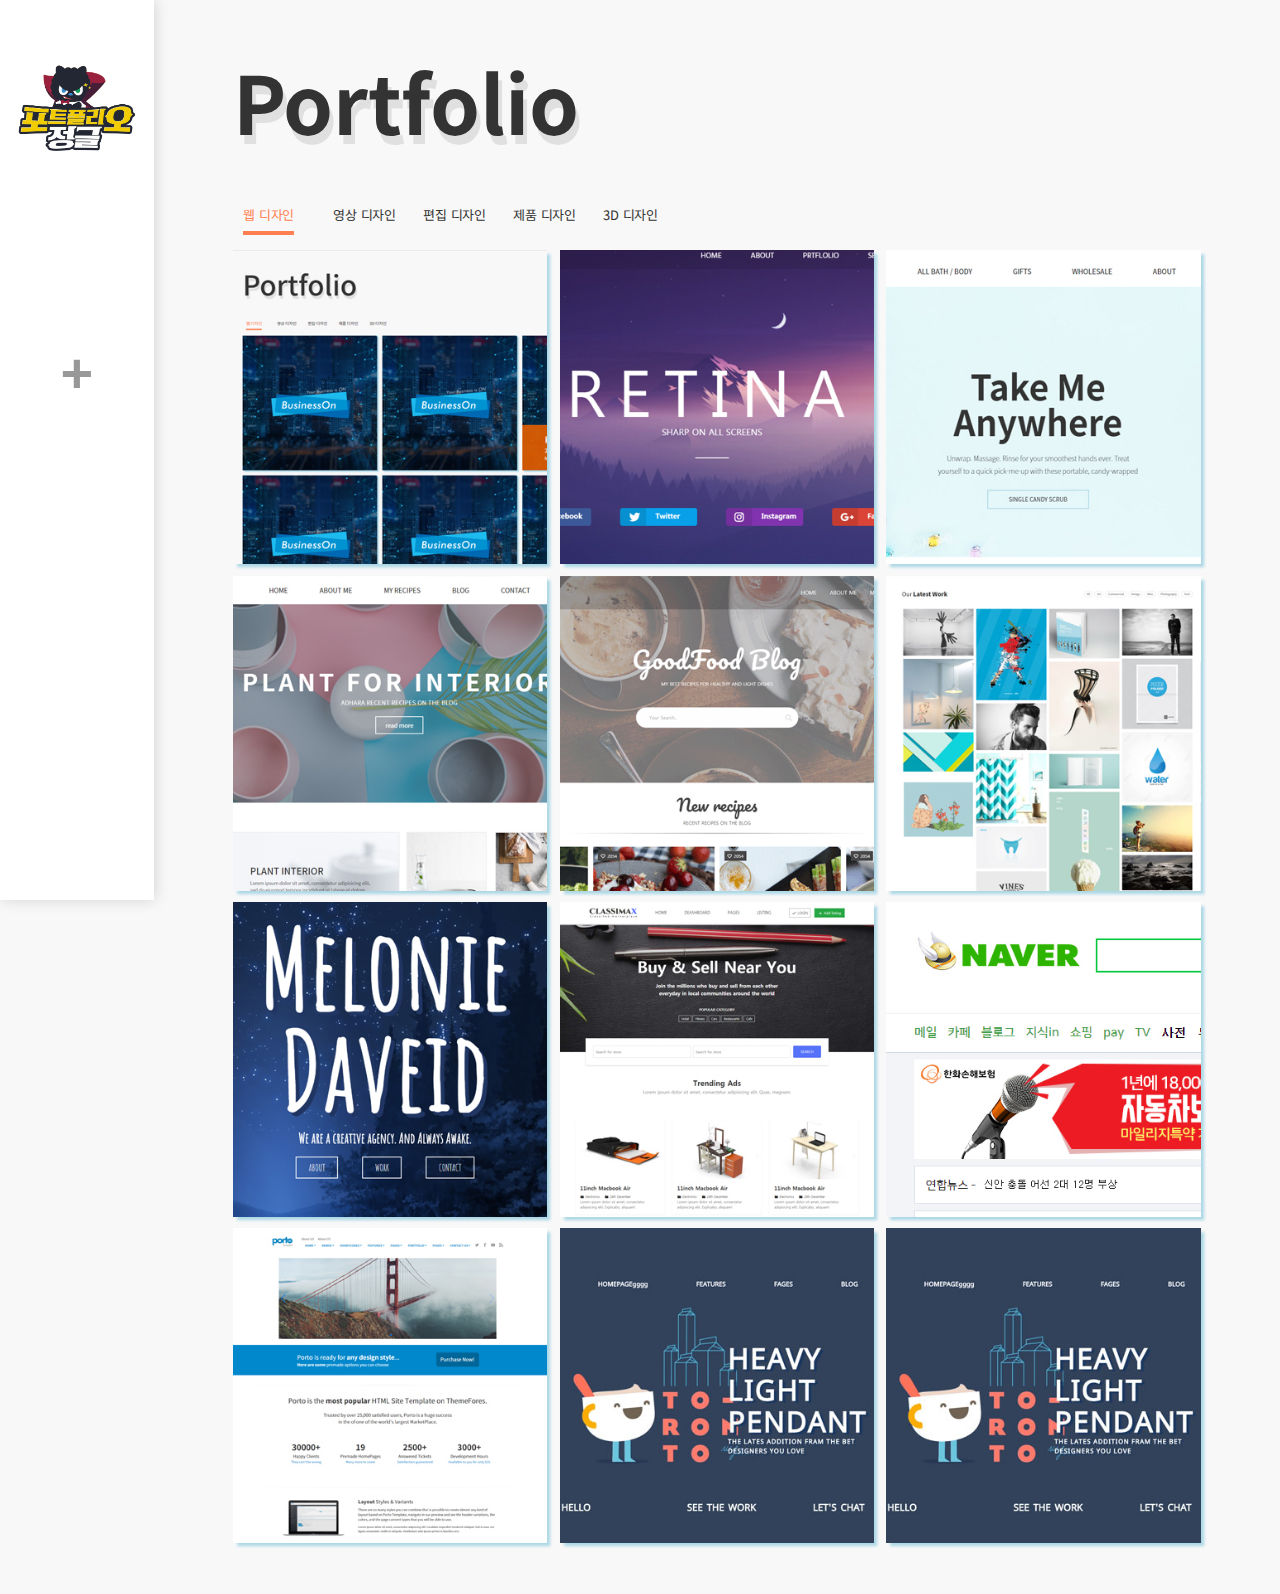
==== index.html @ a69ef85f "19.1.6 영상,편집디자인 about 텍스트수정" ====
<!doctype html>
<html lang="ko">
<head>
  <meta charset="utf-8">
  <meta name="viewport" content="initial-scale=1, maximum-scale=1">
  <meta property="og:type" content="website">
  <meta property="og:title" content="dkdkwl의 포트폴리오사이트"/>
  <meta property="og:url" content="https://dkdkwl.github.io/portfolio/index.html">
  <meta property="og:description" content="메인포트폴리오 사이트"/>
  <meta property="og:image" content="https://dkdkwl.github.io/portfolio/imgs/og.jpg"> 
  <meta name="keywords" content="dkdkwl, 아아지, 포트폴리오, 나만의 사이트">
  <meta name="author" content="dkdkwl">
  <link rel="stylesheet" href="https://use.fontawesome.com/releases/v5.0.13/css/all.css" integrity="sha384-DNOHZ68U8hZfKXOrtjWvjxusGo9WQnrNx2sqG0tfsghAvtVlRW3tvkXWZh58N9jp" crossorigin="anonymous">
  <link rel="stylesheet" href="https://maxcdn.bootstrapcdn.com/bootstrap/3.3.7/css/bootstrap.min.css">
  <script src="https://ajax.googleapis.com/ajax/libs/jquery/3.3.1/jquery.min.js"></script>
  <script src="https://maxcdn.bootstrapcdn.com/bootstrap/3.3.7/js/bootstrap.min.js"></script>
  <link href="https://fonts.googleapis.com/css?family=Noto+Sans+KR" rel="stylesheet">
  <link rel="stylesheet" href="comm.css">

</head>
<body>
  <div class="main_container">
    <div class="overlay"></div>
    <header>
      <div class="logo"> 
        <div class="area_logo">
          <a href="https://dkdkwl.github.io/portfolio/index.html"><img src="imgs/logo.png" alt=""></a>
        </div>
      </div>
      <div class="navBtn"><a href="#">+</a></div>
      <div class="navSns">
        <i class="fab fa-facebook-f"></i>
        <i class="fab fa-twitter"></i>
        <i class="fab fa-instagram"></i>
        <i class="fab fa-google-plus-g"></i>
      </div>
      <nav>
        <a href="https://dkdkwl.github.io/portfolio/index.html">portfolio</a>
        <a href="https://dkdkwl.github.io/portfolio/about.html">About</a>
      </nav>
    </header>
    <div class="main">
      <article>
        <div class="main_tit">
          <h1>Portfolio</h1>
        </div>
        <div class="tab_type1">
          <ul class="depth1">
            <li class="thum_box on">
              <a href="#" class="depth_tit"><span>웹 디자인</span></a>
              <ul class="thum_list">
                <li>
                  <a href="https://dkdkwl.github.io/portfolio" target="blink" class="lnk_g">
                    <img src="imgs/portfollo.jpg" alt="portfollo">
                    <div class="thum_txt">
                      <div class="area_thum_txt">
                        <h3>portfollo</h3>
                        <p>2018.06.20~2018.07.10</p>
                        <small>https://dkdkwl.github.io/portfolio</small>
                      </div>
                    </div>
                  </a>
                </li>
                <li>
                  <a href="https://dkdkwl.github.io/site6" target="blink" class="lnk_g">
                    <img src="imgs/retina.jpg" alt="Retina">
                    <div class="thum_txt">
                      <div class="area_thum_txt">
                        <h3>Retina</h3>
                        <p>2018.06.10~2018.06.16</p>
                        <small>https://dkdkwl.github.io/site6</small>
                      </div>
                    </div>
                  </a>
                </li>
                <li>
                  <a href="https://dkdkwl.github.io/site10" target="blink" class="lnk_g">
                    <img src="imgs/takeme.jpg" alt="Take Me Anywhere">
                    <div class="thum_txt">
                      <div class="area_thum_txt">
                        <h3>Take Me Anywhere</h3>
                        <p>2018.06.01~2018.06.10</p>
                        <small>https://dkdkwl.github.io/site10</small>
                      </div>
                    </div>
                  </a>
                </li>
                <li>
                  <a href="https://dkdkwl.github.io/site9" target="blink" class="lnk_g">
                    <img src="imgs/plant.jpg" alt="PLANT FOR INTERIOR">
                    <div class="thum_txt">
                      <div class="area_thum_txt">
                        <h3>PLANT FOR INTERIOR</h3>
                        <p>2018.06.01~2018.06.09</p>
                        <small>https://dkdkwl.github.io/site9</small>
                      </div>
                    </div>
                  </a>
                </li>
                <li>
                  <a href="https://dkdkwl.github.io/site8" target="blink" class="lnk_g">
                    <img src="imgs/goodfood.gif" alt="GOOD FOOD BLOG">
                    <div class="thum_txt">
                      <div class="area_thum_txt">
                        <h3>GOOD FOOD BLOG</h3>
                        <p>2018.5.25~2018.06.05</p>
                        <small>https://dkdkwl.github.io/site8</small>
                      </div>
                    </div>
                  </a>
                </li>
                <li>
                  <a href="https://dkdkwl.github.io/site7" target="blink" class="lnk_g">
                    <img src="imgs/latestwork.jpg" alt="OUR LATEST WORK">
                    <div class="thum_txt">
                      <div class="area_thum_txt">
                        <h3>OUR LATEST WORK</h3>
                        <p>2018.05.10~2018.05.20</p>
                        <small>https://dkdkwl.github.io/site7</small>
                      </div>
                    </div>
                  </a>
                </li>
                <li>
                  <a href="https://dkdkwl.github.io/site5/" target="blink" class="lnk_g">
                    <img src="imgs/melonie.jpg" alt="MELONIE DAVEID">
                    <div class="thum_txt">
                      <div class="area_thum_txt">
                        <h3>MELONIE DAVEID</h3>
                        <p>2018.04.28~2018.05.04</p>
                        <small>https://dkdkwl.github.io/site5</small>
                      </div>
                    </div>
                  </a>
                </li>
                <li>
                  <a href="https://dkdkwl.github.io/site4" target="blink" class="lnk_g">
                    <img src="imgs/classimax.jpg" alt="classimax">
                    <div class="thum_txt">
                      <div class="area_thum_txt">
                        <h3>classimax</h3>
                        <p>2018.04.21~2018.04.28</p>
                        <small>https://dkdkwl.github.io/site4</small>
                      </div>
                    </div>
                  </a>
                </li>
                <li>
                  <a href="https://dkdkwl.github.io/site3" target="blink" class="lnk_g">
                    <img src="imgs/naver.jpg" alt="Naver">
                    <div class="thum_txt">
                      <div class="area_thum_txt">
                        <h3>NAVER</h3>
                        <p>2018.04.06~2018.04.20</p>
                        <small>https://dkdkwl.github.io/site3</small>
                      </div>
                    </div>
                  </a>
                </li>
                <li>
                  <a href="https://dkdkwl.github.io/site2" target="blink" class="lnk_g">
                    <img src="imgs/porto.jpg" alt="porto">
                    <div class="thum_txt">
                      <div class="area_thum_txt">
                        <h3>porto</h3>
                        <p>2018.03.27~2018.04.05</p>
                        <small>https://dkdkwl.github.io/site2</small>
                      </div>
                    </div>
                  </a>
                </li>
                <li>
                  <a href="https://dkdkwl.github.io/site1" target="blink" class="lnk_g">
                    <img src="imgs/heavy.jpg" alt="HEAVY LIGHT PENDANT">
                    <div class="thum_txt">
                      <div class="area_thum_txt">
                        <h3>HEAVY LIGHT PENDANT</h3>
                        <p>2018.03.22~2018.03.26</p>
                        <small>https://dkdkwl.github.io/site1</small>
                      </div>
                    </div>
                  </a>
                </li>
                <li>
                  <a href="https://dkdkwl.github.io/site1" target="blink" class="lnk_g">
                    <img src="imgs/heavy.jpg" alt="HEAVY LIGHT PENDANT">
                    <div class="thum_txt">
                      <div class="area_thum_txt">
                        <h3>HEAVY LIGHT PENDANT</h3>
                        <p>2018.03.01~2018.03.22</p>
                        <small>https://dkdkwl.github.io/site1</small>
                      </div>
                    </div>
                  </a>
                </li>
              </ul>
            </li>
            <li class="thum_box">
              <a href="#" class="depth_tit"><span>영상 디자인</span></a>
              <ul class="thum_list">
                <li>
                  <a href="#" class="lnk_a">
                    <div style="position:relative;height:0;padding-bottom:70%">
                      <iframe src="https://www.youtube.com/embed/pKF1gDLAj-w" style="position:absolute;width:100%;height:100%;left:0" width="640" height="360" frameborder="0" allow="autoplay; encrypted-media" allowfullscreen></iframe>
                    </div>
                  </a>
                </li>
                <li>
                  <a href="#" class="lnk_a">
                    <div style="position:relative;height:0;padding-bottom:70%">
                      <iframe src="https://www.youtube.com/embed/HLrBguVdJhM" style="position:absolute;width:100%;height:100%;left:0" width="640" height="360" frameborder="0" allow="autoplay; encrypted-media" allowfullscreen></iframe>
                    </div>
                  </a>
                </li>
                <li>
                  <a href="#" class="lnk_a">
                    <div style="position:relative;height:0;padding-bottom:70%">
                      <iframe src="https://www.youtube.com/embed/Wb8WUbKNs-4" style="position:absolute;width:100%;height:100%;left:0" width="640" height="360" frameborder="0" allow="autoplay; encrypted-media" allowfullscreen></iframe>
                    </div>
                  </a>
                </li>
                <li>
                  <a href="#" class="lnk_a">
                    <div style="position:relative;height:0;padding-bottom:70%">
                      <iframe src="https://www.youtube.com/embed/z6Wi_oNWay8" style="position:absolute;width:100%;height:100%;left:0" width="640" height="360" frameborder="0" allow="autoplay; encrypted-media" allowfullscreen></iframe>
                    </div>
                  </a>
                </li>
                <li>
                  <a href="#" class="lnk_a">
                    <div style="position:relative;height:0;padding-bottom:70%">
                      <iframe src="https://www.youtube.com/embed/I9iB2N0sAlc" style="position:absolute;width:100%;height:100%;left:0" width="640" height="360" frameborder="0" allow="autoplay; encrypted-media" allowfullscreen></iframe>
                    </div>
                  </a>
                </li>
                <li>
                  <a href="#" class="lnk_a">
                    <div style="position:relative;height:0;padding-bottom:70%">
                      <iframe src="https://www.youtube.com/embed/9yHJO6lGtac" style="position:absolute;width:100%;height:100%;left:0" width="640" height="360" frameborder="0" allow="autoplay; encrypted-media" allowfullscreen></iframe>
                    </div>
                  </a>
                </li>
                <li>
                  <a href="#" class="lnk_a">
                    <div style="position:relative;height:0;padding-bottom:70%">
                      <iframe src="https://www.youtube.com/embed/LlAAVbZZEH0" style="position:absolute;width:100%;height:100%;left:0" width="640" height="360" frameborder="0" allow="autoplay; encrypted-media" allowfullscreen></iframe>
                    </div>
                  </a>
                </li>
                <li>
                  <a href="#" class="lnk_a">
                    <div style="position:relative;height:0;padding-bottom:70%">
                      <iframe src="https://www.youtube.com/embed/xxx" style="position:absolute;width:100%;height:100%;left:0" width="640" height="360" frameborder="0" allow="autoplay; encrypted-media" allowfullscreen></iframe>
                    </div>
                  </a>
                </li>
                <li>
                  <a href="#" class="lnk_a">
                    <div style="position:relative;height:0;padding-bottom:56.25%">
                      <iframe src="https://www.youtube.com/embed/xxx" style="position:absolute;width:100%;height:100%;left:0" width="640" height="360" frameborder="0" allow="autoplay; encrypted-media" allowfullscreen></iframe
                    </div>
                  </a>
                </li>
              </ul>
            </li>
            <li class="thum_box">
              <a href="#" class="depth_tit"><span>편집 디자인</span></a>
              <ul class="thum_list">
                <li>
                  <a href="#" class="lnk_a">
                    <img src="imgs/picture/5.jpg" style="cursor:pointer" onclick="window.open('imgs/picture-original/5.jpg','asdfo8or','scrollbars=yes,width=auto,height=auto,top=10,left=20');"> 
                    <div class="thum_txt">
                      <div class="area_thum_txt">
                         <h3>Photoshop Art work</h3>

                      </div>
                    </div>
                  </a>
                </li>
                <li>
                  <a href="#" class="lnk_a">
                    <img src="imgs/picture/7.jpg" style="cursor:pointer" onclick="window.open('imgs/picture-original/7.jpg','asdfo8or','scrollbars=yes,width=auto,height=auto,top=10,left=20');"> 
                    <div class="thum_txt">
                      <div class="area_thum_txt">
                        <h3>Photoshop Art work</h3>
                      </div>
                    </div>
                  </a>
                </li>
                <li>
                  <a href="#" class="lnk_a">
                    <img src="imgs/picture/8.jpg" style="cursor:pointer" onclick="window.open('imgs/picture-original/8.jpg','asdfo8or','scrollbars=yes,width=auto,height=auto,top=10,left=20');"> 
                    <div class="thum_txt">
                      <div class="area_thum_txt">
                        <h3>Photoshop Art work</h3>
                      </div>
                    </div>
                  </a>
                </li>
                <li>
                  <a href="#" class="lnk_a">
                    <img src="imgs/picture/11.jpg" style="cursor:pointer" onclick="window.open('imgs/picture/11.jpg','asdfo8or','scrollbars=yes,width=auto,height=auto,top=10,left=20');"> 
                    <div class="thum_txt">
                      <div class="area_thum_txt">
                        <h3>보석 4000개 메가상자깡</h3>
                      </div>
                    </div>
                  </a>
                </li>
                <li>
                  <a href="#" class="lnk_a">
                    <img src="imgs/picture/12.jpg" style="cursor:pointer" onclick="window.open('imgs/picture/12.jpg','asdfo8or','scrollbars=yes,width=auto,height=auto,top=10,left=20');"> 
                    <div class="thum_txt">
                      <div class="area_thum_txt">
                        <h3>현질 뭘 사야할까!</h3>
                      </div>
                    </div>
                  </a>
                </li>
                <li>
                  <a href="#" class="lnk_a">
                    <img src="imgs/picture/13.jpg" style="cursor:pointer" onclick="window.open('imgs/picture/13.jpg','asdfo8or','scrollbars=yes,width=auto,height=auto,top=10,left=20');"> 
                    <div class="thum_txt">
                      <div class="area_thum_txt">
                        <h3>초보자카드 만렙찍기!</h3>
                      </div>
                    </div>
                  </a>
                </li>
                <li>
                  <a href="#" class="lnk_a">
                    <img src="imgs/picture/14.jpg" style="cursor:pointer" onclick="window.open('imgs/picture/14.jpg','asdfo8or','scrollbars=yes,width=auto,height=auto,top=10,left=20');"> 
                    <div class="thum_txt">
                      <div class="area_thum_txt">
                        <h3>거꾸로 이브이</h3>
                      </div>
                    </div>
                  </a>
                </li>
                <li>
                  <a href="#" class="lnk_a">
                    <img src="imgs/picture/16.jpg" style="cursor:pointer" onclick="window.open('imgs/picture/16-1.jpg','asdfo8or','scrollbars=yes,width=auto,height=auto,top=10,left=20');"> 
                    <div class="thum_txt">
                      <div class="area_thum_txt">
                        <h3>초보자카드 만렙찍기!</h3>
                      </div>
                    </div>
                  </a>
                </li>
                <li>
                  <a href="#" class="lnk_a">
                    <img src="imgs/picture/17.jpg" style="cursor:pointer" onclick="window.open('imgs/picture/17-1.jpg','asdfo8or','scrollbars=yes,width=auto,height=auto,top=10,left=20');"> 
                    <div class="thum_txt">
                      <div class="area_thum_txt">
                        <h3>초보자카드 만렙찍기!</h3>
                      </div>
                    </div>
                  </a>
                </li>
                <li>
                  <a href="#" class="lnk_a">
                    <img src="imgs/picture/18.jpg" style="cursor:pointer" onclick="window.open('imgs/picture/18-1.jpg','asdfo8or','scrollbars=yes,width=auto,height=auto,top=10,left=20');"> 
                    <div class="thum_txt">
                      <div class="area_thum_txt">
                        <h3>초보자카드 만렙찍기!</h3>
                      </div>
                    </div>
                  </a>
                </li>
                <li>
                  <a href="#" class="lnk_a">
                    <img src="imgs/picture/19.jpg" style="cursor:pointer" onclick="window.open('imgs/picture/19.jpg','asdfo8or','scrollbars=yes,width=auto,height=auto,top=10,left=20');"> 
                    <div class="thum_txt">
                      <div class="area_thum_txt">
                        <h3>초보자카드 만렙찍기!</h3>
                      </div>
                    </div>
                  </a>
                </li>
                <li>
                  <a href="#" class="lnk_a">
                    <img src="imgs/picture/13.jpg" style="cursor:pointer" onclick="window.open('imgs/picture/13.jpg','asdfo8or','scrollbars=yes,width=auto,height=auto,top=10,left=20');"> 
                    <div class="thum_txt">
                      <div class="area_thum_txt">
                        <h3>초보자카드 만렙찍기!</h3>
                      </div>
                    </div>
                  </a>
                </li>
              </ul>
            </li>
            <li class="thum_box">
              <a href="#" class="depth_tit"><span>제품 디자인</span></a>
              <ul class="thum_list">
                <li>
                  <a href="#" class="lnk_g">
                    <img src="imgs/12.jpg" style="cursor:pointer" onclick="window.open('새창페이지URL','asdfo8or','scrollbars=yes,width=417,height=385,top=10,left=20');"> 
                    <div class="thum_txt">
                      <div class="area_thum_txt">
                        <h3>KDI 연구소& 뉴스센터</h3>
                        <p>2018.01~2018.03</p>
                        <small>https://research.kdischool.ac.kr/</small>
                      </div>
                    </div>
                  </a>
                </li>
                <li>
                  <a href="#" class="lnk_g">
                    <img src="imgs/12.jpg" style="cursor:pointer" onclick="window.open('새창페이지URL','asdfo8or','scrollbars=yes,width=417,height=385,top=10,left=20');"> 
                    <div class="thum_txt">
                      <div class="area_thum_txt">
                        <h3>KDI 연구소& 뉴스센터</h3>
                        <p>2018.01~2018.03</p>
                        <small>https://research.kdischool.ac.kr/</small>
                      </div>
                    </div>
                  </a>
                </li>
                <li>
                  <a href="#" class="lnk_g">
                    <img src="imgs/12.jpg" style="cursor:pointer" onclick="window.open('새창페이지URL','asdfo8or','scrollbars=yes,width=417,height=385,top=10,left=20');"> 
                    <div class="thum_txt">
                      <div class="area_thum_txt">
                        <h3>KDI 연구소& 뉴스센터</h3>
                        <p>2018.01~2018.03</p>
                        <small>https://research.kdischool.ac.kr/</small>
                      </div>
                    </div>
                  </a>
                </li>
                <li>
                  <a href="#" class="lnk_g">
                    <img src="imgs/12.jpg" style="cursor:pointer" onclick="window.open('새창페이지URL','asdfo8or','scrollbars=yes,width=417,height=385,top=10,left=20');"> 
                    <div class="thum_txt">
                      <div class="area_thum_txt">
                        <h3>KDI 연구소& 뉴스센터</h3>
                        <p>2018.01~2018.03</p>
                        <small>https://research.kdischool.ac.kr/</small>
                      </div>
                    </div>
                  </a>
                </li>
                <li>
                  <a href="#" class="lnk_g">
                    <img src="imgs/12.jpg" style="cursor:pointer" onclick="window.open('새창페이지URL','asdfo8or','scrollbars=yes,width=417,height=385,top=10,left=20');"> 
                    <div class="thum_txt">
                      <div class="area_thum_txt">
                        <h3>KDI 연구소& 뉴스센터</h3>
                        <p>2018.01~2018.03</p>
                        <small>https://research.kdischool.ac.kr/</small>
                      </div>
                    </div>
                  </a>
                </li>
                <li>
                  <a href="#" class="lnk_g">
                    <img src="imgs/12.jpg" style="cursor:pointer" onclick="window.open('새창페이지URL','asdfo8or','scrollbars=yes,width=417,height=385,top=10,left=20');"> 
                    <div class="thum_txt">
                      <div class="area_thum_txt">
                        <h3>KDI 연구소& 뉴스센터</h3>
                        <p>2018.01~2018.03</p>
                        <small>https://research.kdischool.ac.kr/</small>
                      </div>
                    </div>
                  </a>
                </li>
              </ul>
            </li>
            <li class="thum_box">
              <a href="#" class="depth_tit"><span>3D 디자인</span></a>
              <ul class="thum_list">
                <li>
                  <a href="#" class="lnk_g">
                    <img src="imgs/thum1.png" alt="">
                    <div class="thum_txt">
                      <div class="area_thum_txt">
                        <h3>KDI 연구소& 뉴스센터</h3>
                        <p>2018.01~2018.03</p>
                        <small>https://research.kdischool.ac.kr/</small>
                      </div>
                    </div>
                  </a>
                </li>
                <li>
                  <a href="#" class="lnk_g">
                    <img src="imgs/thum1.png" alt="">
                    <div class="thum_txt">
                      <div class="area_thum_txt">
                        <h3>KDI 연구소& 뉴스센터</h3>
                        <p>2018.01~2018.03</p>
                        <small>https://research.kdischool.ac.kr/</small>
                      </div>
                    </div>
                  </a>
                </li>
                <li>
                  <a href="#" class="lnk_g">
                    <img src="imgs/thum1.png" alt="">
                    <div class="thum_txt">
                      <div class="area_thum_txt">
                        <h3>KDI 연구소& 뉴스센터</h3>
                        <p>2018.01~2018.03</p>
                        <small>https://research.kdischool.ac.kr/</small>
                      </div>
                    </div>
                  </a>
                </li>
                <li>
                  <a href="#" class="lnk_g">
                    <img src="imgs/thum1.png" alt="">
                    <div class="thum_txt">
                      <div class="area_thum_txt">
                        <h3>KDI 연구소& 뉴스센터</h3>
                        <p>2018.01~2018.03</p>
                        <small>https://research.kdischool.ac.kr/</small>
                      </div>
                    </div>
                  </a>
                </li>
                <li>
                  <a href="#" class="lnk_g">
                    <img src="imgs/thum1.png" alt="">
                    <div class="thum_txt">
                      <div class="area_thum_txt">
                        <h3>KDI 연구소& 뉴스센터</h3>
                        <p>2018.01~2018.03</p>
                        <small>https://research.kdischool.ac.kr/</small>
                      </div>
                    </div>
                  </a>
                </li>
                <li>
                  <a href="#" class="lnk_g">
                    <img src="imgs/thum1.png" alt="">
                    <div class="thum_txt">
                      <div class="area_thum_txt">
                        <h3>KDI 연구소& 뉴스센터</h3>
                        <p>2018.01~2018.03</p>
                        <small>https://research.kdischool.ac.kr/</small>
                      </div>
                    </div>
                  </a>
                </li>
              </ul>
            </li>
          </ul>
        </div>
      </article>
    </div>
  </div>
  <script>
    $(document).ready(function () {	

      var toggleMenu = function() {
       $('header').toggleClass('toggle');
       $('.main').toggleClass('push');
       $('.overlay').toggleClass('block');
       $('#social, .logo').toggleClass('reveal');
     };

	//Nav
	$('.navBtn').click(function() {
    toggleMenu();
  });

  // Mousetrap.bind('esc', function() {
  //   toggleMenu();
  // });

});
</script>
<!-- <script type="text/javascript">

  var _gaq = _gaq || [];
  _gaq.push(['_setAccount', 'UA-36251023-1']);
  _gaq.push(['_setDomainName', 'jqueryscript.net']);
  _gaq.push(['_trackPageview']);

  (function() {
    var ga = document.createElement('script'); ga.type = 'text/javascript'; ga.async = true;
    ga.src = ('https:' == document.location.protocol ? 'https://ssl' : 'http://www') + '.google-analytics.com/ga.js';
    var s = document.getElementsByTagName('script')[0]; s.parentNode.insertBefore(ga, s);
  })();

</script> -->
<script type="text/javascript">
  $(function(){
    $(".depth_tit").click(function() {
      /* Act on the event */
      $(".depth1>li").removeClass('on');
      $(this).parent(".thum_box").addClass('on');
    });
  })

</script>





</body>
</html>
---- comm.css ----
@charset "utf-8";
/* CSS Document */

/* reset */
body,div,dl,dt,dd,ul,ol,li,h1,h2,h3,h4,h5,h6,pre,code,form,fieldset,legend,textarea,p,blockquote,th,td,input,select,textarea,button {margin:0;padding:0;
}
fieldset,img {border:0 none}
dl,ul,ol,menu,li {list-style:none}
blockquote, q {quotes: none}
blockquote:before, blockquote:after,q:before, q:after {content:'';content:none}
input,select,textarea,button {vertical-align:middle}
button {border:0 none;background-color:transparent;cursor:pointer}
body {background:#fff}
body,th,td,input,select,textarea,button {font-size:14px;line-height:1.5;font-family:'Noto Sans','맑은고딕', 'Malgun Gothic','돋움',dotum,sans-serif;color:#333} /* color값은 디자인가이드에 맞게사용 */
a {color:#333;text-decoration:none}
a:focus, a:active, a:hover {text-decoration:none}
address,caption,cite,code,dfn,em,var {font-style:normal;font-weight:normal}
.h1, .h2, .h3, .h4, .h5, .h6, h1, h2, h3, h4, h5, h6{
  line-height: 1.5em;
  font-weight: 500;
}

body{
  letter-spacing: -0.01em  
}

.main_container {
 margin: 0 auto;
 position: relative;
 overflow: hidden;
 background: #f8f8f8;
}

header {
 width: 12%;
 height: 100%;
 position: fixed;
 overflow: hidden;
 transition: .32s ease-out;
 z-index: 2;
 background: #fff;
 box-shadow:0.1em 0em 1em rgba(0, 0, 0, .15);

}

header a,
.navBtn { color: #333; }

.toggle { width: 312px; }

.reveal {
 opacity: 1;
 left: 0;
}

nav {
 padding-left: 360px;
 overflow: hidden;
 position: absolute;
 transition: .3s ease-out;
 top: 50%;
 left: 0;
 width: 100%;
 opacity: 0;
}

nav a {
 float: left;
 padding: 8px 0;
 opacity: .5;
 width: 100%;
 transition: .3s ease;
 font-size: 1.3em;
 text-transform: uppercase;
 font-weight: bold;
 line-height: 1.85em;
 z-index: 100002;
}

nav a:hover,
.current,
.toggle .navBtn { opacity: 1; }

.toggle nav {
 padding-left: 60px;
 opacity: 1;
}

.navBtn {
 font-size: 4em;
 font-weight: 700;
 margin: 30px 0 0;
 width: 100%;
 text-align: center;
 line-height: 1em;
 transform: rotate(0deg);
 transition: .3s ease-out;
 display: block;
 cursor: pointer;
 position: absolute;
 opacity: .5;
 left: 0;
 top: 35%;
 color: orangered;
}
.navSns{
 text-align: center;
 line-height: 1em;
 transform: rotate(0deg);
 transition: .3s ease-out;
 position: absolute;
 z-index: 1000001;
 opacity: .5;
 top: 50%;
 width: 100%;
}
.navSns i{
	display: flex;
	flex-direction: column;
	font-size: 1.5em;
	color: orangered;
	margin-bottom: 30px;
}
.navSns  i:hover{
	color: red;
}
.toggle .navBtn{
 transform: rotate(224deg);
 color: #333;
 left: -30%;
}
.toggle .navSns{
 left: 0;
 top: 70%;
}

.navBtn:hover { opacity: 1; }

.main {
 width: 90%;
 margin: 0 0 0 11%;
 padding: 0;
 transition: .6s ease-in;
 overflow: hidden;
 z-index: 2;
 font-family: 'Noto Sans KR', sans-serif !important;
}

article { padding: 40px 8%; }

.push {
 margin-left: 240px;
 margin-right: -240px;
 transition: .3s ease-in;
}

.overlay {
 width: 100%;
 background: #384047;
 opacity: .85;
 z-index: 1;
 height: 100%;
 position: fixed;
 display: none;
}
.area_logo{
}
.logo{
  position: absolute;
  top: 7%;
  left: 0;
}
.logo img{
  display: block;
  margin: 0 auto;
  width: 80%;
}

.block { display: block; }
.main_tit{
  display: inline-block;
}
.main_tit h1{
	font-size: 80px;
  display: inline-block;
  text-shadow: 0.05em 0.11em rgba(0, 0, 0,.095);
  font-weight: 700 !important;

}
.main_tit h1:hover{
  font-size: 80px;
  display: block;
  color: #000;
}
.depth1{
 position: relative;
 padding-top: 90px;
}/*
.thum_box{
   position: absolute;
   }*/

   .tab_type1 .depth_tit{
    position: absolute;
    top: 0;
    left: 0;
    display: inline-block;
    margin: 40px 0 70px 0;
    font-size: 13px;
    font-weight: 400;
    padding: 5px 10px;
  }
  .depth_tit{
    color: #333;
    transition: all .4s;
  }  
  .depth_tit:hover{
    color: coral;
  }
  .depth_tit:hover span{
    border-bottom: 4px solid coral;
    padding-bottom: 7px;
  }
  .tab_type1 .on .depth_tit span{
    color: coral;
    border-bottom: 4px solid coral;
    padding-bottom: 7px;
  }
  .depth1>li:nth-child(2) .depth_tit{
    left: 90px;
  }
  .depth1>li:nth-child(3) .depth_tit{
    left: 180px;
  }
  .depth1>li:nth-child(4) .depth_tit{
    left: 270px;
  }
  .depth1>li:nth-child(5) .depth_tit{
    left: 360px;
  }
/*.on {
   color: coral;
}
.on:after{
	position: absolute;
	content: "";
	display: block;
	height: 3px;
	width: 100%;
	background: coral;
	margin-top: 7px;
 }*/
 .thum_list{
  display: flex;
  justify-content:space-between;
  flex-wrap: wrap;
}
.thum_list a{
  display: block;
  position: relative;
}
.thum_box .thum_list{
  display: none;
}
.thum_box.on .thum_list{
  display: flex;
}
.thum_list>li{
  width: 32.5%;
  overflow: hidden;
  margin-bottom: 1.2%;
  box-shadow:0.3em 0.3em .2em lightblue;
/*  transition: all .7s;
*/}
/*.thum_list>li:hover{
  box-sizing: border-box;
  border: 7px solid white;

  }*/
  .lnk_g, .lik_a{
    height: 100%;
    width: 100%;
  }
  .thum_list li img{
    transition:all .5s;  
  }

  .thum_list li:hover img{
    transform: scale(1.1);
  }
  .thum_list li .lnk_g:before{
    content: ""	;
    transition-duration: 0.2s;
    transition-property: all;
  }
  .thum_list img{
    display: block;;
    object-fit: cover;
    object-position: center;
    width: 100%;
    height: 100%;	
  }
  .thum_list li:hover .lnk_g::before{
    position: absolute;
    content: "";
    background: rgba(251,104,0,0.95);
    width: 100%;
    height: 100%;
    z-index: 100;

  }

  .area_thum_txt{
   padding: 5% 10%;
   text-align: left; 
 }
  .lnk_a .area_thum_txt{
    padding: 0 10%;
  }
 .thum_txt{
   display: inline-block;
   text-align:center;
   position: absolute;
   background: rgba(0,0,0,0.095);
   width: 100%;
   height: 33%;
   bottom: 0;
   left: -30px;
   opacity: 0;
   color: #fff;
   transition-duration: 0.5s;
   transition-property: all;
   box-sizing: border-box;
   z-index: 200;
 }
 .thum_list li:hover .thum_txt{
   display: inline-block;
   position: absolute;
   background: rgba(0,0,0,0.095);
   width: 100%;
   height: 33%;
   bottom: 0;
   left: 0px;
   opacity: 1;	
 }
 .thum_txt h3{
   font-size: 1.7vw;
   display:inline-block;
/*width: 60%;
   white-space: nowrap;
   overflow: hidden;
   text-overflow: ellipsis;*/
 }
 .thum_txt p{
   font-size: 1vw;
 }
 .thum_txt small{
   font-size: 0.8vw;
   color: #fff;
 }
 .thum_txt small:hover{
   display: inline-block;
   text-decoration: underline;
 }
/*
.thum_box:hover .thum_txt{
	display: inline-block;
	position: absolute;
	background: rgba(0,0,0,0.05);
	width: 100%;
	bottom: 0;
	left: 0;
	color: #fff;
}
*/
/* 1024 */
/*서브페이지에 대한 설정입니다.*/
.exp_col{
  display: flex;
  flex-wrap: wrap;
}
.exp_deta{
  text-align: left;
  margin-right: 10px;
  width: 15%;
}
.exp_txt{
  text-align: left;
  width: 80%;
}

.tech{
  display: flex;
}
.tech ul li{
  display: flex;
}
.tech_col{
  width: 25%;
}
.tech_col:nth-child(1), .tech_col:nth-child(2){
  margin-right: 10%;
}

.con{
  margin: 5% 0 0 0;
}
.con h2{
  font-size: 1.4em;
  color: #24C1E1FF;
}
.con_tit{
  display: flex;
  align-items: center;
}
.con_tit i{
  font-size: 1.5em;
  color: #24C1E1FF;
  margin-right: 10px;
}
.tech_col ul li{
  border-bottom: 2px solid white;
}
.con_tit ul li i{
  color: #555;
}
.con_tit span{
  color: #777;
}
.exp ,.tech_col ul, .wrap_profile, .wrap_progress{
  margin: 20px 0 0 32px;
}
.wrap_profile .profile_txt p{
  line-height: 2em;
  /*letter-spacing: .5px;*/
}
.wrap_profile .profile_txt p span{
  font-size: 18px;
  font-weight: 700;
  color: #24C1E1;

}
.exp_deta h3, .exp_deta h4, .tech p, h4{
  font-size: 1em;
}
.exp_deta p, .exp_txt p, .col_sns span{
  font-size: .85em;
  color: #777;
}
.icon i{
  display: inline-block;
  margin-left: 3px;
}
.icon>i{
  color:#24C1E1FF;
}
.icon span{
  color: #ccc;
}

.exp_col{
  margin-bottom: 2.5%;
}
.tech_col ul li {
  display: flex;
  align-items: center;
  flex-wrap: nowrap;
  justify-content: space-between;
}
.level li p{
  display: block;
}
.style-two{
  border: 0;
  height: 2.5px;
  background-image: linear-gradient(to right, rgba(255, 255, 255, 0), rgba(255, 255, 255, 0.75), rgba(255, 255, 255, 0))
}

.main_container {
  width: 100%;
  margin: 0;
}
/*부트스트랩에 관한 설정입니다.*/
.progress .progress-bar {
  animation-name: animateBar;
  animation-iteration-count: 1;
  animation-timing-function: ease-in;
  animation-duration: 1.2s;
}
@keyframes animateBar {
  0% {transform: translateX(-100%);}
  100% {transform: translateX(0);}
}
.progress{
  margin-bottom: 10px;
}
.wrap_progress{
  margin: 20px 0 0 32px;
}

.thum_list {
  animation-duration: 1.2s;
  animation-name: thum;
}

@keyframes thum {
  from {
    margin-top: 3%;
    width: 100;
    opacity: 0;
  }

  to {
    margin-top: 0%;
    width: 100%;
    opacity: 1;
  }
}

.main {
  animation-duration: 1.2s;
  animation-name: main_slide;
}

@keyframes main_slide {
  from {
    margin-top: 3%;
    width: 90%;
    opacity: 0;
  }

  to {
    margin-top: 0%;
    width: 90%;
    opacity: 1;
  }
}


/*1040*/
@media only screen and (max-width: 1240px){ 
	header { width: 12%;  }
  .main { width: 100%; }

}


/* 768 */
@media only screen and (max-width: 768px) {

 header { width: 10%; }

 .main { width: 90%; }
}

/* 480 */
@media only screen and (max-width: 480px) {

 header { width: 10%; }

 .main { width: 90%; }

}
/* 320 */
@media only screen and (max-width: 320px) {
  header { width: 15%;}

  .main {width: 85%;}
}
/* 28일 주아체, 한나는 12살, 폰트릭스 폰트 참고해서 작성하기 폰트 수정하기 */
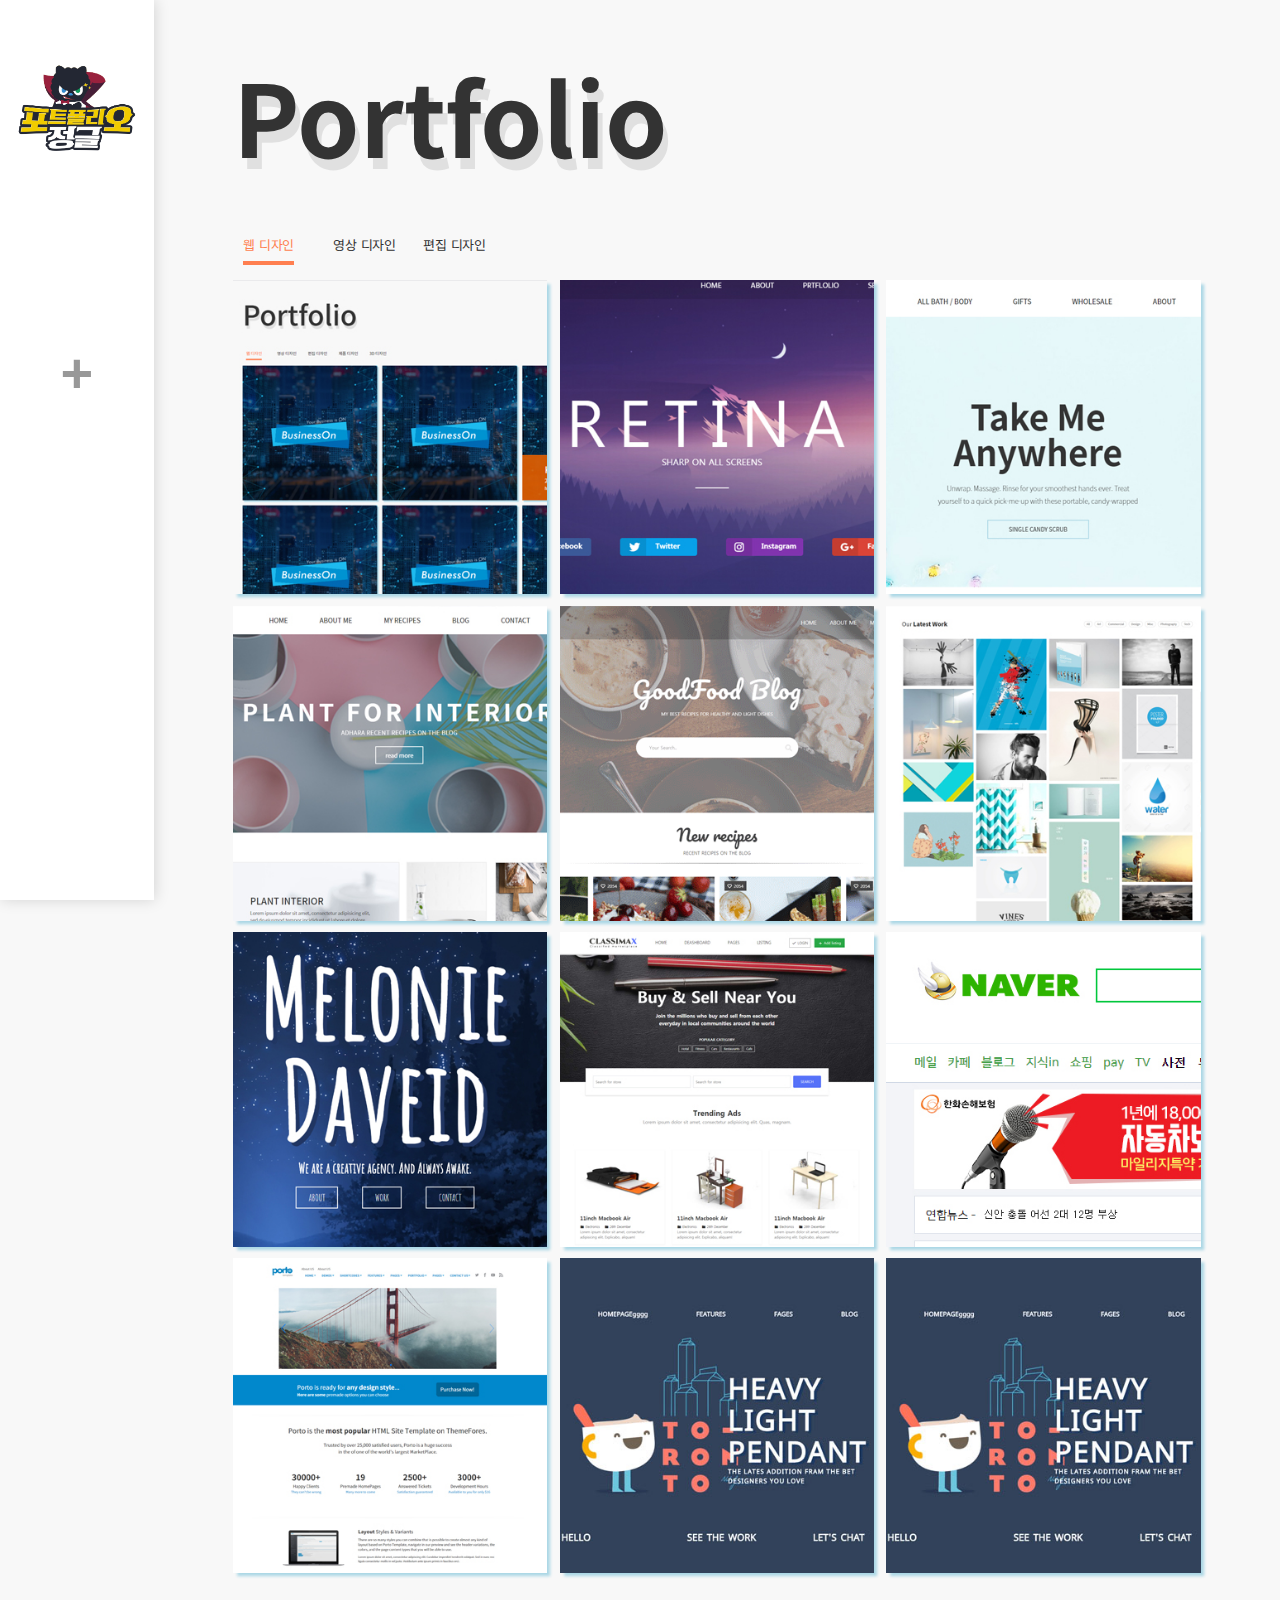
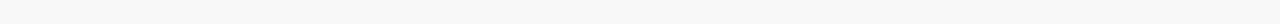
==== commit 7aa43239: "Add files via upload" ====
--- a/index.html
+++ b/index.html
@@ -389,7 +389,7 @@
                 </li>
               </ul>
             </li>
-            <li class="thum_box">
+            <!-- <li class="thum_box">
               <a href="#" class="depth_tit"><span>제품 디자인</span></a>
               <ul class="thum_list">
                 <li>
@@ -465,8 +465,8 @@
                   </a>
                 </li>
               </ul>
-            </li>
-            <li class="thum_box">
+            </li> -->
+            <!-- <li class="thum_box">
               <a href="#" class="depth_tit"><span>3D 디자인</span></a>
               <ul class="thum_list">
                 <li>
@@ -542,7 +542,7 @@
                   </a>
                 </li>
               </ul>
-            </li>
+            </li> -->
           </ul>
         </div>
       </article>
--- a/comm.css
+++ b/comm.css
@@ -181,14 +181,14 @@
   display: inline-block;
 }
 .main_tit h1{
-	font-size: 80px;
+	font-size: 100px;
   display: inline-block;
   text-shadow: 0.05em 0.11em rgba(0, 0, 0,.095);
   font-weight: 700 !important;
 
 }
 .main_tit h1:hover{
-  font-size: 80px;
+  font-size: 100px;
   display: block;
   color: #000;
 }
@@ -473,7 +473,8 @@
 .style-two{
   border: 0;
   height: 2.5px;
-  background-image: linear-gradient(to right, rgba(255, 255, 255, 0), rgba(255, 255, 255, 0.75), rgba(255, 255, 255, 0))
+  margin-top: 60px;
+  background-image: linear-gradient(to right, rgba(255, 255, 255, 0), rgba(255, 255, 255, 1), rgba(255, 255, 255, 0))
 }
 
 .main_container {
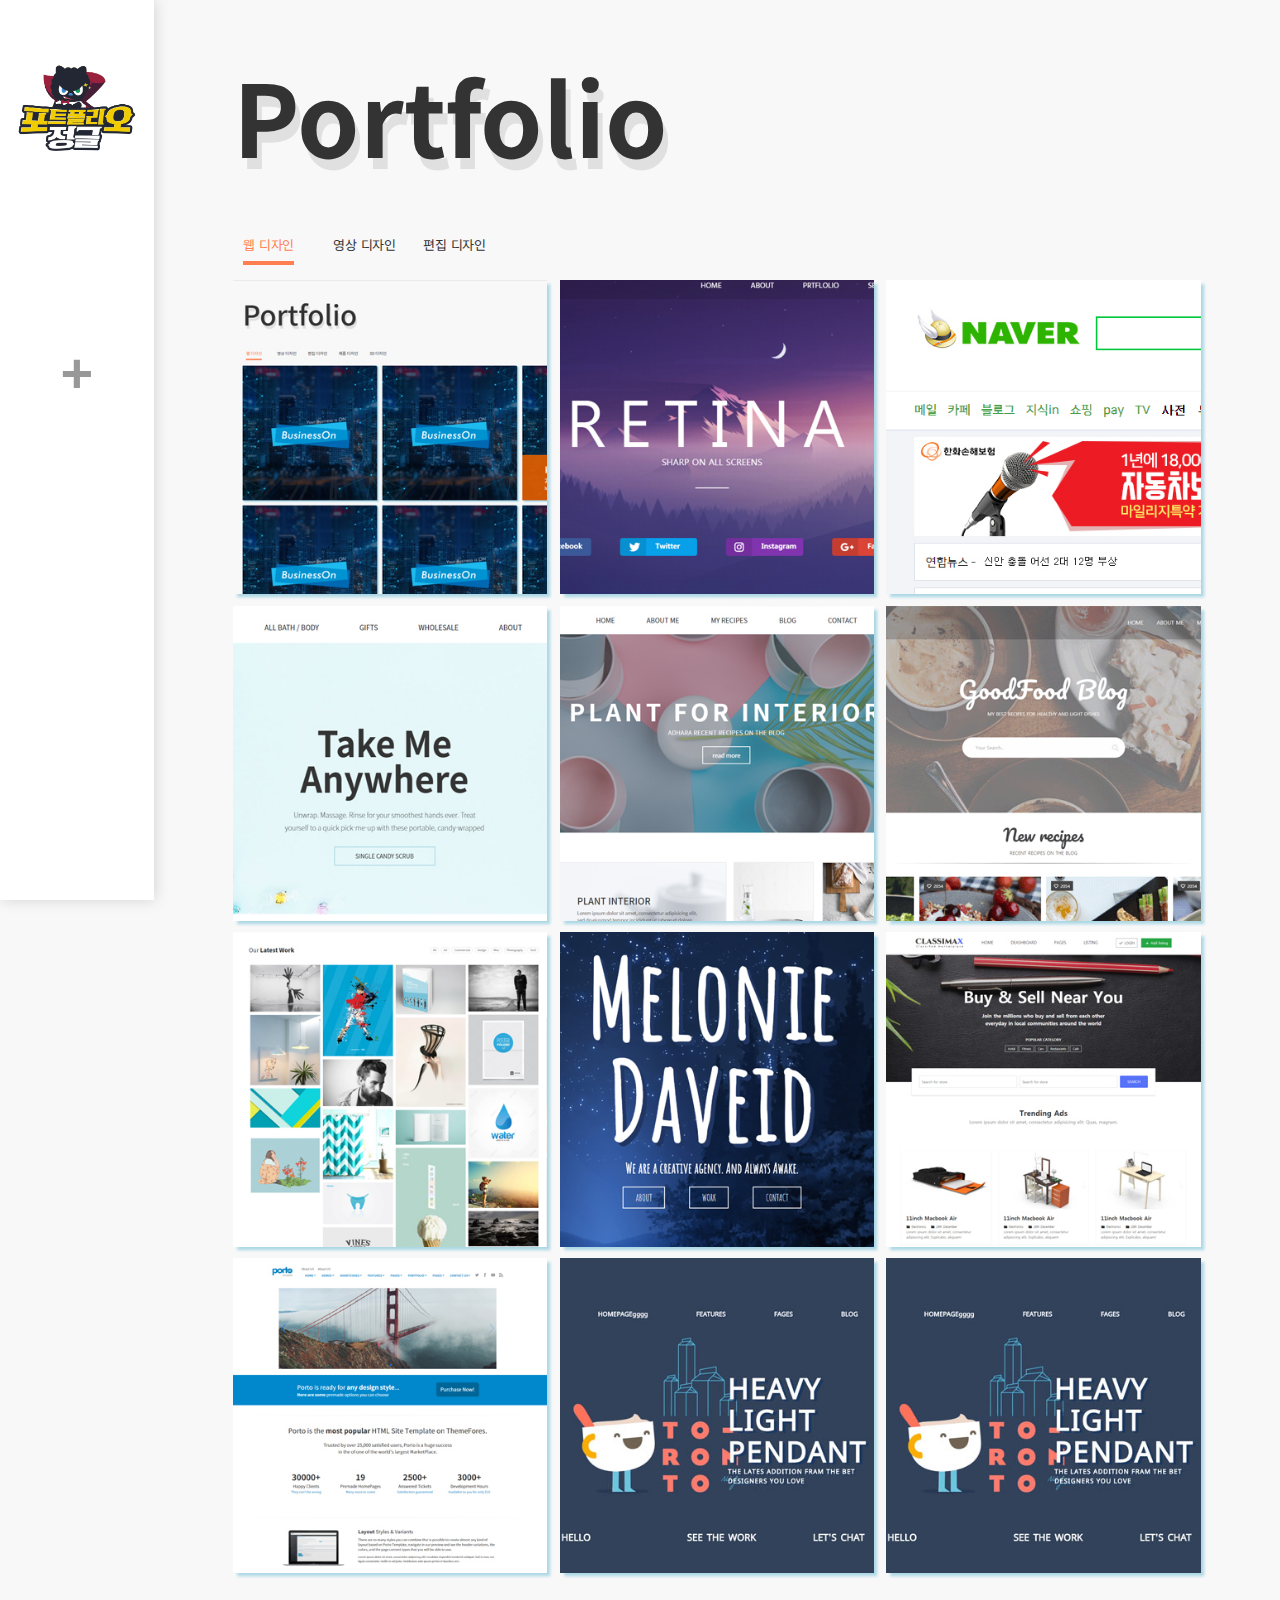
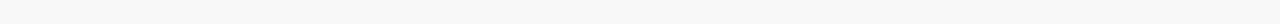
==== commit abb86edd: "Add files via upload" ====
--- a/index.html
+++ b/index.html
@@ -74,6 +74,18 @@
                   </a>
                 </li>
                 <li>
+                  <a href="https://dkdkwl.github.io/site3" target="blink" class="lnk_g">
+                    <img src="imgs/naver.jpg" alt="Naver">
+                    <div class="thum_txt">
+                      <div class="area_thum_txt">
+                        <h3>NAVER</h3>
+                        <p>2018.04.06~2018.04.20</p>
+                        <small>https://dkdkwl.github.io/site3</small>
+                      </div>
+                    </div>
+                  </a>
+                </li>
+                <li>
                   <a href="https://dkdkwl.github.io/site10" target="blink" class="lnk_g">
                     <img src="imgs/takeme.jpg" alt="Take Me Anywhere">
                     <div class="thum_txt">
@@ -141,18 +153,6 @@
                         <h3>classimax</h3>
                         <p>2018.04.21~2018.04.28</p>
                         <small>https://dkdkwl.github.io/site4</small>
-                      </div>
-                    </div>
-                  </a>
-                </li>
-                <li>
-                  <a href="https://dkdkwl.github.io/site3" target="blink" class="lnk_g">
-                    <img src="imgs/naver.jpg" alt="Naver">
-                    <div class="thum_txt">
-                      <div class="area_thum_txt">
-                        <h3>NAVER</h3>
-                        <p>2018.04.06~2018.04.20</p>
-                        <small>https://dkdkwl.github.io/site3</small>
                       </div>
                     </div>
                   </a>
@@ -342,7 +342,7 @@
                     <img src="imgs/picture/16.jpg" style="cursor:pointer" onclick="window.open('imgs/picture/16-1.jpg','asdfo8or','scrollbars=yes,width=auto,height=auto,top=10,left=20');"> 
                     <div class="thum_txt">
                       <div class="area_thum_txt">
-                        <h3>초보자카드 만렙찍기!</h3>
+                        <h3>나소파 라디오 공개방송</h3>
                       </div>
                     </div>
                   </a>
@@ -352,7 +352,7 @@
                     <img src="imgs/picture/17.jpg" style="cursor:pointer" onclick="window.open('imgs/picture/17-1.jpg','asdfo8or','scrollbars=yes,width=auto,height=auto,top=10,left=20');"> 
                     <div class="thum_txt">
                       <div class="area_thum_txt">
-                        <h3>초보자카드 만렙찍기!</h3>
+                        <h3>회원가입 1500포인트지급</h3>
                       </div>
                     </div>
                   </a>
@@ -362,7 +362,7 @@
                     <img src="imgs/picture/18.jpg" style="cursor:pointer" onclick="window.open('imgs/picture/18-1.jpg','asdfo8or','scrollbars=yes,width=auto,height=auto,top=10,left=20');"> 
                     <div class="thum_txt">
                       <div class="area_thum_txt">
-                        <h3>초보자카드 만렙찍기!</h3>
+                        <h3>신자매 피어싱 이벤트</h3>
                       </div>
                     </div>
                   </a>
@@ -372,7 +372,7 @@
                     <img src="imgs/picture/19.jpg" style="cursor:pointer" onclick="window.open('imgs/picture/19.jpg','asdfo8or','scrollbars=yes,width=auto,height=auto,top=10,left=20');"> 
                     <div class="thum_txt">
                       <div class="area_thum_txt">
-                        <h3>초보자카드 만렙찍기!</h3>
+                        <h3>트러블 천연비누 이벤트</h3>
                       </div>
                     </div>
                   </a>
--- a/comm.css
+++ b/comm.css
@@ -432,8 +432,9 @@
 }
 .wrap_profile .profile_txt p{
   line-height: 2em;
-  /*letter-spacing: .5px;*/
-}
+  font-size: 15px;
+  letter-spacing: -0.08em;
+  }
 .wrap_profile .profile_txt p span{
   font-size: 18px;
   font-weight: 700;
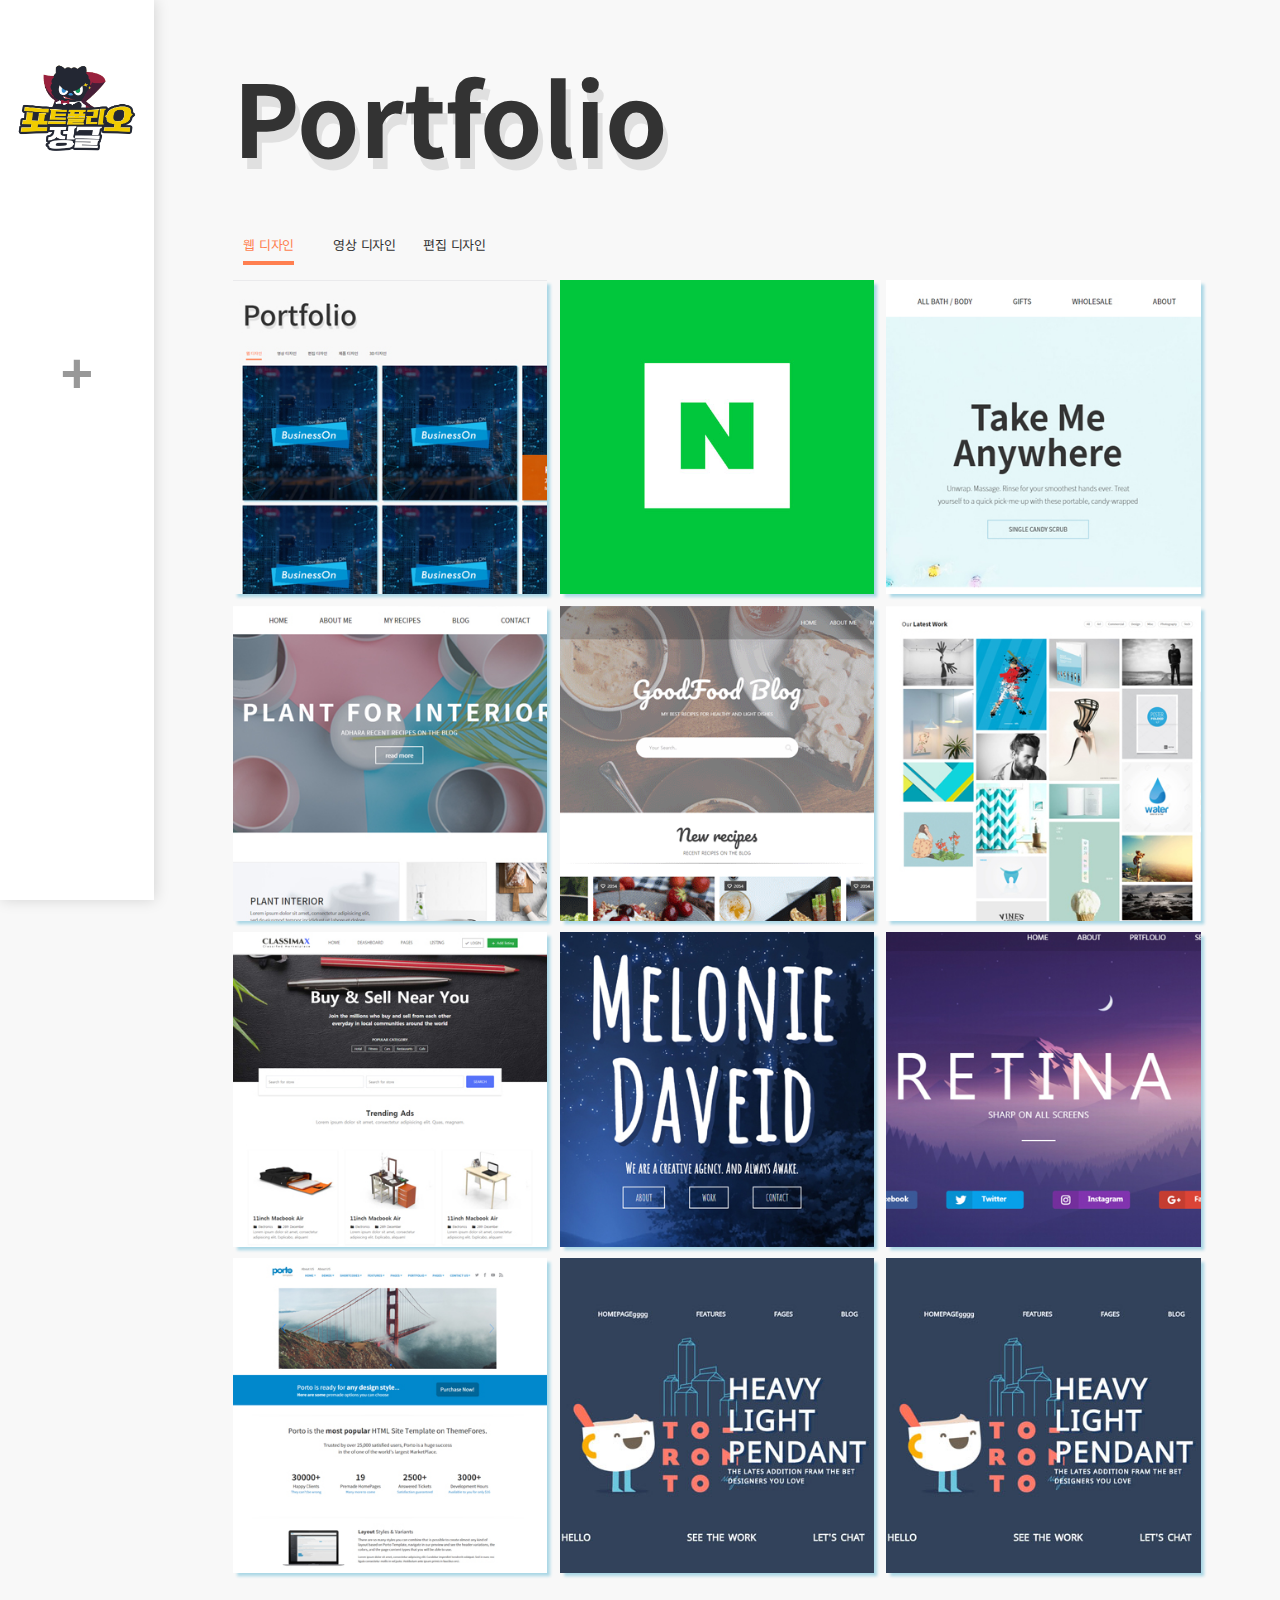
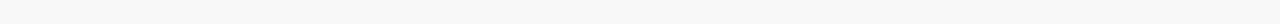
==== commit d29f1db8: "Add files via upload" ====
--- a/index.html
+++ b/index.html
@@ -51,7 +51,7 @@
               <ul class="thum_list">
                 <li>
                   <a href="https://dkdkwl.github.io/portfolio" target="blink" class="lnk_g">
-                    <img src="imgs/portfollo.jpg" alt="portfollo">
+                    <img src="imgs/web/portfollo.jpg" alt="portfollo">
                     <div class="thum_txt">
                       <div class="area_thum_txt">
                         <h3>portfollo</h3>
@@ -62,8 +62,92 @@
                   </a>
                 </li>
                 <li>
+                  <a href="https://dkdkwl.github.io/site3" target="blink" class="lnk_g">
+                    <img src="imgs/web/naver-og.jpg" alt="Naver">
+                    <div class="thum_txt">
+                      <div class="area_thum_txt">
+                        <h3>NAVER</h3>
+                        <p>2018.12.24~2019.01.05</p>
+                        <small>https://dkdkwl.github.io/site3</small>
+                      </div>
+                    </div>
+                  </a>
+                </li>
+                <li>
+                  <a href="https://dkdkwl.github.io/site10" target="blink" class="lnk_g">
+                    <img src="imgs/web/takeme.jpg" alt="Take Me Anywhere">
+                    <div class="thum_txt">
+                      <div class="area_thum_txt">
+                        <h3>Take Me Anywhere</h3>
+                        <p>2018.06.01~2018.06.10</p>
+                        <small>https://dkdkwl.github.io/site10</small>
+                      </div>
+                    </div>
+                  </a>
+                </li>
+                <li>
+                  <a href="https://dkdkwl.github.io/site9" target="blink" class="lnk_g">
+                    <img src="imgs/web/plant.jpg" alt="PLANT FOR INTERIOR">
+                    <div class="thum_txt">
+                      <div class="area_thum_txt">
+                        <h3>PLANT FOR INTERIOR</h3>
+                        <p>2018.06.01~2018.06.09</p>
+                        <small>https://dkdkwl.github.io/site9</small>
+                      </div>
+                    </div>
+                  </a>
+                </li>
+                <li>
+                  <a href="https://dkdkwl.github.io/site8" target="blink" class="lnk_g">
+                    <img src="imgs/web/goodfood.gif" alt="GOOD FOOD BLOG">
+                    <div class="thum_txt">
+                      <div class="area_thum_txt">
+                        <h3>GOOD FOOD BLOG</h3>
+                        <p>2018.5.25~2018.06.05</p>
+                        <small>https://dkdkwl.github.io/site8</small>
+                      </div>
+                    </div>
+                  </a>
+                </li>
+                <li>
+                  <a href="https://dkdkwl.github.io/site7" target="blink" class="lnk_g">
+                    <img src="imgs/web/latestwork.jpg" alt="OUR LATEST WORK">
+                    <div class="thum_txt">
+                      <div class="area_thum_txt">
+                        <h3>OUR LATEST WORK</h3>
+                        <p>2018.05.10~2018.05.20</p>
+                        <small>https://dkdkwl.github.io/site7</small>
+                      </div>
+                    </div>
+                  </a>
+                </li>
+                <li>
+                  <a href="https://dkdkwl.github.io/site4" target="blink" class="lnk_g">
+                    <img src="imgs/web/classimax.jpg" alt="classimax">
+                    <div class="thum_txt">
+                      <div class="area_thum_txt">
+                        <h3>classimax</h3>
+                        <p>2018.04.21~2018.04.28</p>
+                        <small>https://dkdkwl.github.io/site4</small>
+                      </div>
+                    </div>
+                  </a>
+                </li>
+                <li>
+                  <a href="https://dkdkwl.github.io/site5/" target="blink" class="lnk_g">
+                    <img src="imgs/web/melonie.jpg" alt="MELONIE DAVEID">
+                    <div class="thum_txt">
+                      <div class="area_thum_txt">
+                        <h3>MELONIE DAVEID</h3>
+                        <p>2018.04.28~2018.05.04</p>
+                        <small>https://dkdkwl.github.io/site5</small>
+                      </div>
+                    </div>
+                  </a>
+                </li>
+                <li>
                   <a href="https://dkdkwl.github.io/site6" target="blink" class="lnk_g">
-                    <img src="imgs/retina.jpg" alt="Retina">
+                    <img src="imgs/web/retina.jpg" alt="Retina">
                     <div class="thum_txt">
                       <div class="area_thum_txt">
                         <h3>Retina</h3>
@@ -74,92 +158,8 @@
                   </a>
                 </li>
                 <li>
-                  <a href="https://dkdkwl.github.io/site3" target="blink" class="lnk_g">
-                    <img src="imgs/naver.jpg" alt="Naver">
-                    <div class="thum_txt">
-                      <div class="area_thum_txt">
-                        <h3>NAVER</h3>
-                        <p>2018.04.06~2018.04.20</p>
-                        <small>https://dkdkwl.github.io/site3</small>
-                      </div>
-                    </div>
-                  </a>
-                </li>
-                <li>
-                  <a href="https://dkdkwl.github.io/site10" target="blink" class="lnk_g">
-                    <img src="imgs/takeme.jpg" alt="Take Me Anywhere">
-                    <div class="thum_txt">
-                      <div class="area_thum_txt">
-                        <h3>Take Me Anywhere</h3>
-                        <p>2018.06.01~2018.06.10</p>
-                        <small>https://dkdkwl.github.io/site10</small>
-                      </div>
-                    </div>
-                  </a>
-                </li>
-                <li>
-                  <a href="https://dkdkwl.github.io/site9" target="blink" class="lnk_g">
-                    <img src="imgs/plant.jpg" alt="PLANT FOR INTERIOR">
-                    <div class="thum_txt">
-                      <div class="area_thum_txt">
-                        <h3>PLANT FOR INTERIOR</h3>
-                        <p>2018.06.01~2018.06.09</p>
-                        <small>https://dkdkwl.github.io/site9</small>
-                      </div>
-                    </div>
-                  </a>
-                </li>
-                <li>
-                  <a href="https://dkdkwl.github.io/site8" target="blink" class="lnk_g">
-                    <img src="imgs/goodfood.gif" alt="GOOD FOOD BLOG">
-                    <div class="thum_txt">
-                      <div class="area_thum_txt">
-                        <h3>GOOD FOOD BLOG</h3>
-                        <p>2018.5.25~2018.06.05</p>
-                        <small>https://dkdkwl.github.io/site8</small>
-                      </div>
-                    </div>
-                  </a>
-                </li>
-                <li>
-                  <a href="https://dkdkwl.github.io/site7" target="blink" class="lnk_g">
-                    <img src="imgs/latestwork.jpg" alt="OUR LATEST WORK">
-                    <div class="thum_txt">
-                      <div class="area_thum_txt">
-                        <h3>OUR LATEST WORK</h3>
-                        <p>2018.05.10~2018.05.20</p>
-                        <small>https://dkdkwl.github.io/site7</small>
-                      </div>
-                    </div>
-                  </a>
-                </li>
-                <li>
-                  <a href="https://dkdkwl.github.io/site5/" target="blink" class="lnk_g">
-                    <img src="imgs/melonie.jpg" alt="MELONIE DAVEID">
-                    <div class="thum_txt">
-                      <div class="area_thum_txt">
-                        <h3>MELONIE DAVEID</h3>
-                        <p>2018.04.28~2018.05.04</p>
-                        <small>https://dkdkwl.github.io/site5</small>
-                      </div>
-                    </div>
-                  </a>
-                </li>
-                <li>
-                  <a href="https://dkdkwl.github.io/site4" target="blink" class="lnk_g">
-                    <img src="imgs/classimax.jpg" alt="classimax">
-                    <div class="thum_txt">
-                      <div class="area_thum_txt">
-                        <h3>classimax</h3>
-                        <p>2018.04.21~2018.04.28</p>
-                        <small>https://dkdkwl.github.io/site4</small>
-                      </div>
-                    </div>
-                  </a>
-                </li>
-                <li>
                   <a href="https://dkdkwl.github.io/site2" target="blink" class="lnk_g">
-                    <img src="imgs/porto.jpg" alt="porto">
+                    <img src="imgs/web/porto.jpg" alt="porto">
                     <div class="thum_txt">
                       <div class="area_thum_txt">
                         <h3>porto</h3>
@@ -171,7 +171,7 @@
                 </li>
                 <li>
                   <a href="https://dkdkwl.github.io/site1" target="blink" class="lnk_g">
-                    <img src="imgs/heavy.jpg" alt="HEAVY LIGHT PENDANT">
+                    <img src="imgs/web/heavy.jpg" alt="HEAVY LIGHT PENDANT">
                     <div class="thum_txt">
                       <div class="area_thum_txt">
                         <h3>HEAVY LIGHT PENDANT</h3>
@@ -183,7 +183,7 @@
                 </li>
                 <li>
                   <a href="https://dkdkwl.github.io/site1" target="blink" class="lnk_g">
-                    <img src="imgs/heavy.jpg" alt="HEAVY LIGHT PENDANT">
+                    <img src="imgs/web/heavy.jpg" alt="HEAVY LIGHT PENDANT">
                     <div class="thum_txt">
                       <div class="area_thum_txt">
                         <h3>HEAVY LIGHT PENDANT</h3>
@@ -215,6 +215,36 @@
                 <li>
                   <a href="#" class="lnk_a">
                     <div style="position:relative;height:0;padding-bottom:70%">
+                      <iframe src="https://www.youtube.com/embed/LlAAVbZZEH0" style="position:absolute;width:100%;height:100%;left:0" width="640" height="360" frameborder="0" allow="autoplay; encrypted-media" allowfullscreen></iframe>
+                    </div>
+                  </a>
+                </li>
+                
+                <li>
+                  <a href="#" class="lnk_a">
+                    <div style="position:relative;height:0;padding-bottom:70%">
+                      <iframe src="https://www.youtube.com/embed/8-csT5xrRVA" style="position:absolute;width:100%;height:100%;left:0" width="640" height="360" frameborder="0" allow="autoplay; encrypted-media" allowfullscreen></iframe>
+                    </div>
+                  </a>
+                </li>
+                
+                <li>
+                  <a href="#" class="lnk_a">
+                    <div style="position:relative;height:0;padding-bottom:70%">
+                      <iframe src="https://www.youtube.com/embed/I9iB2N0sAlc" style="position:absolute;width:100%;height:100%;left:0" width="640" height="360" frameborder="0" allow="autoplay; encrypted-media" allowfullscreen></iframe>
+                    </div>
+                  </a>
+                </li>
+                <li>
+                  <a href="#" class="lnk_a">
+                    <div style="position:relative;height:0;padding-bottom:70%">
+                      <iframe src="https://www.youtube.com/embed/9yHJO6lGtac" style="position:absolute;width:100%;height:100%;left:0" width="640" height="360" frameborder="0" allow="autoplay; encrypted-media" allowfullscreen></iframe>
+                    </div>
+                  </a>
+                </li>
+                <li>
+                  <a href="#" class="lnk_a">
+                    <div style="position:relative;height:0;padding-bottom:70%">
                       <iframe src="https://www.youtube.com/embed/Wb8WUbKNs-4" style="position:absolute;width:100%;height:100%;left:0" width="640" height="360" frameborder="0" allow="autoplay; encrypted-media" allowfullscreen></iframe>
                     </div>
                   </a>
@@ -229,35 +259,7 @@
                 <li>
                   <a href="#" class="lnk_a">
                     <div style="position:relative;height:0;padding-bottom:70%">
-                      <iframe src="https://www.youtube.com/embed/I9iB2N0sAlc" style="position:absolute;width:100%;height:100%;left:0" width="640" height="360" frameborder="0" allow="autoplay; encrypted-media" allowfullscreen></iframe>
-                    </div>
-                  </a>
-                </li>
-                <li>
-                  <a href="#" class="lnk_a">
-                    <div style="position:relative;height:0;padding-bottom:70%">
-                      <iframe src="https://www.youtube.com/embed/9yHJO6lGtac" style="position:absolute;width:100%;height:100%;left:0" width="640" height="360" frameborder="0" allow="autoplay; encrypted-media" allowfullscreen></iframe>
-                    </div>
-                  </a>
-                </li>
-                <li>
-                  <a href="#" class="lnk_a">
-                    <div style="position:relative;height:0;padding-bottom:70%">
-                      <iframe src="https://www.youtube.com/embed/LlAAVbZZEH0" style="position:absolute;width:100%;height:100%;left:0" width="640" height="360" frameborder="0" allow="autoplay; encrypted-media" allowfullscreen></iframe>
-                    </div>
-                  </a>
-                </li>
-                <li>
-                  <a href="#" class="lnk_a">
-                    <div style="position:relative;height:0;padding-bottom:70%">
                       <iframe src="https://www.youtube.com/embed/xxx" style="position:absolute;width:100%;height:100%;left:0" width="640" height="360" frameborder="0" allow="autoplay; encrypted-media" allowfullscreen></iframe>
-                    </div>
-                  </a>
-                </li>
-                <li>
-                  <a href="#" class="lnk_a">
-                    <div style="position:relative;height:0;padding-bottom:56.25%">
-                      <iframe src="https://www.youtube.com/embed/xxx" style="position:absolute;width:100%;height:100%;left:0" width="640" height="360" frameborder="0" allow="autoplay; encrypted-media" allowfullscreen></iframe
                     </div>
                   </a>
                 </li>
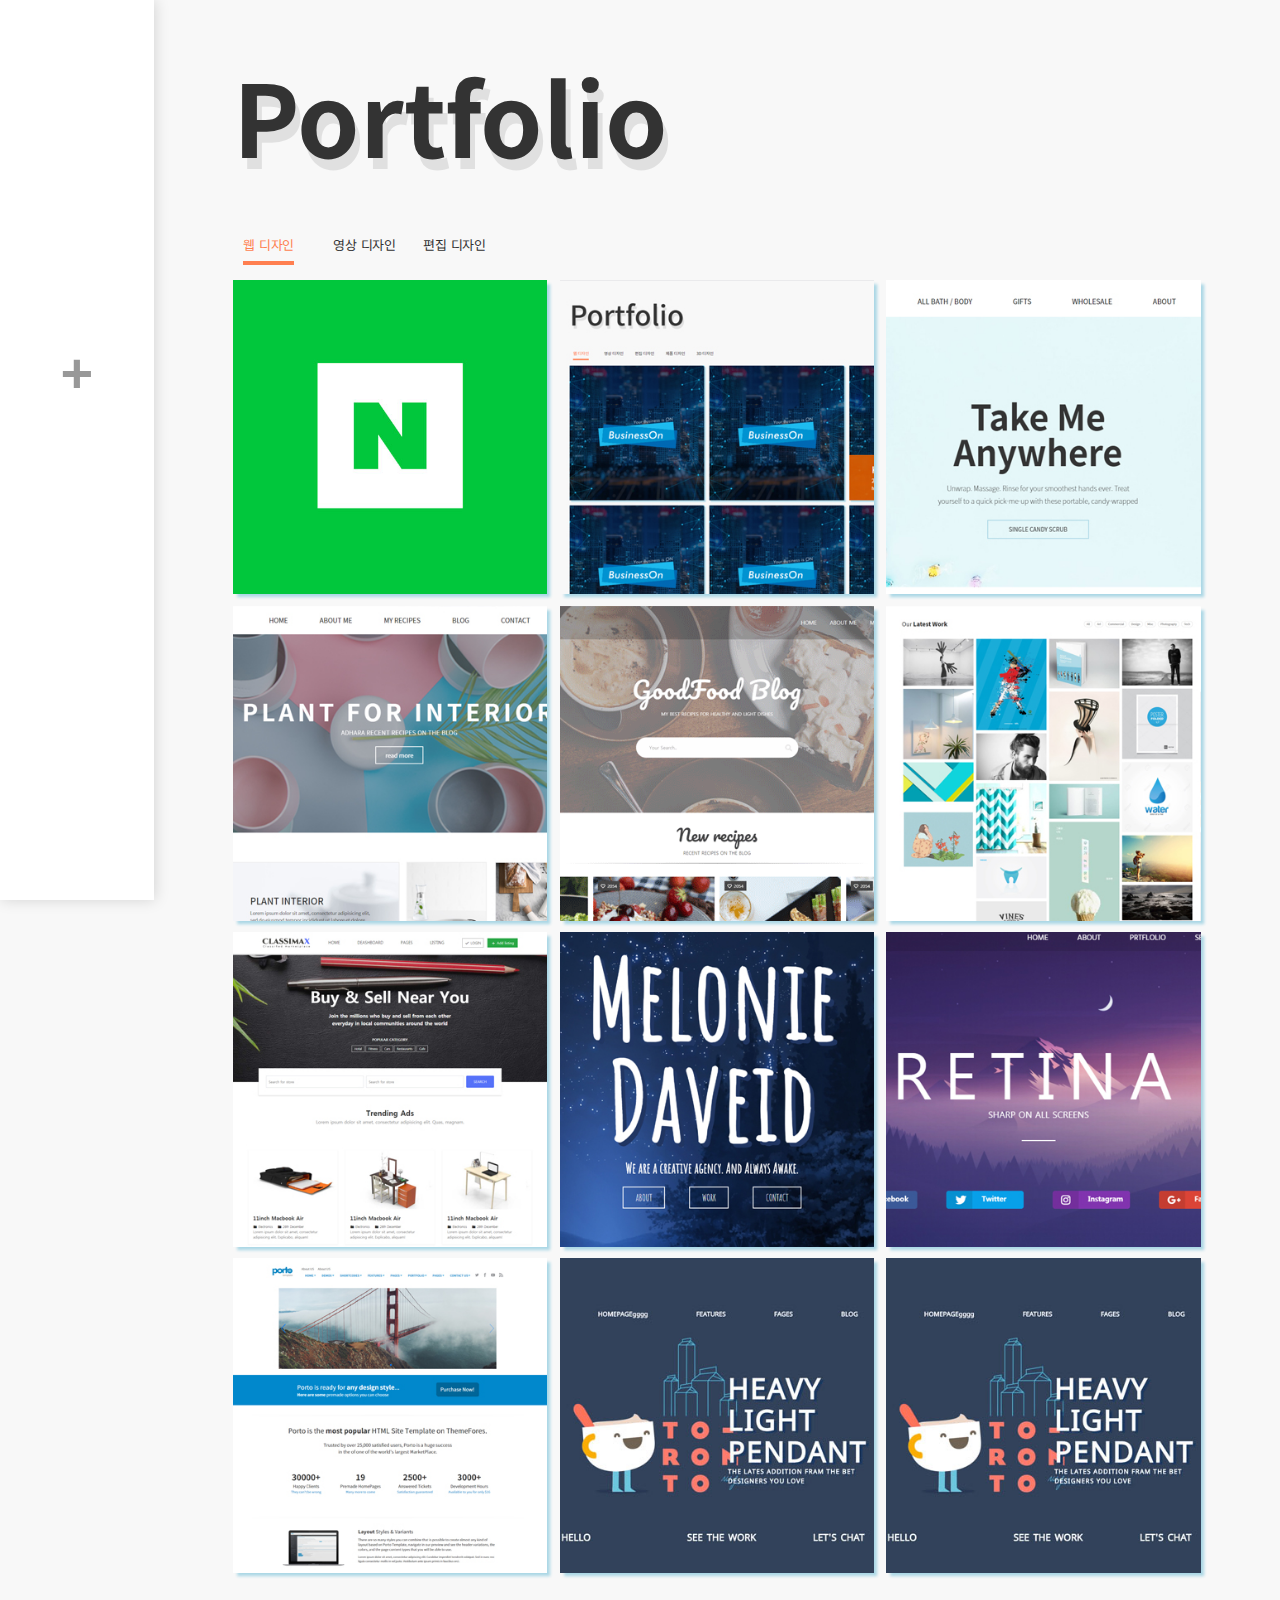
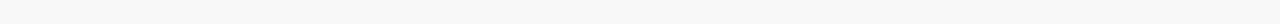
==== commit 7785a095: "Add files via upload" ====
--- a/index.html
+++ b/index.html
@@ -14,7 +14,7 @@
   <link rel="stylesheet" href="https://maxcdn.bootstrapcdn.com/bootstrap/3.3.7/css/bootstrap.min.css">
   <script src="https://ajax.googleapis.com/ajax/libs/jquery/3.3.1/jquery.min.js"></script>
   <script src="https://maxcdn.bootstrapcdn.com/bootstrap/3.3.7/js/bootstrap.min.js"></script>
-  <link href="https://fonts.googleapis.com/css?family=Noto+Sans+KR" rel="stylesheet">
+  <link href="https://fonts.googleapis.com/css?family=Black+Han+Sans|Noto+Sans+KR" rel="stylesheet">
   <link rel="stylesheet" href="comm.css">
 
 </head>
@@ -22,11 +22,11 @@
   <div class="main_container">
     <div class="overlay"></div>
     <header>
-      <div class="logo"> 
+      <!-- <div class="logo"> 
         <div class="area_logo">
           <a href="https://dkdkwl.github.io/portfolio/index.html"><img src="imgs/logo.png" alt=""></a>
         </div>
-      </div>
+      </div> -->
       <div class="navBtn"><a href="#">+</a></div>
       <div class="navSns">
         <i class="fab fa-facebook-f"></i>
@@ -50,6 +50,18 @@
               <a href="#" class="depth_tit"><span>웹 디자인</span></a>
               <ul class="thum_list">
                 <li>
+                  <a href="https://dkdkwl.github.io/site3" target="blink" class="lnk_g">
+                    <img src="imgs/web/naver-og.jpg" alt="Naver">
+                    <div class="thum_txt">
+                      <div class="area_thum_txt">
+                        <h3>NAVER</h3>
+                        <p>2018.12.24~2019.01.05</p>
+                        <small>https://dkdkwl.github.io/site3</small>
+                      </div>
+                    </div>
+                  </a>
+                </li>
+                <li>
                   <a href="https://dkdkwl.github.io/portfolio" target="blink" class="lnk_g">
                     <img src="imgs/web/portfollo.jpg" alt="portfollo">
                     <div class="thum_txt">
@@ -61,18 +73,7 @@
                     </div>
                   </a>
                 </li>
-                <li>
-                  <a href="https://dkdkwl.github.io/site3" target="blink" class="lnk_g">
-                    <img src="imgs/web/naver-og.jpg" alt="Naver">
-                    <div class="thum_txt">
-                      <div class="area_thum_txt">
-                        <h3>NAVER</h3>
-                        <p>2018.12.24~2019.01.05</p>
-                        <small>https://dkdkwl.github.io/site3</small>
-                      </div>
-                    </div>
-                  </a>
-                </li>
+                
                 <li>
                   <a href="https://dkdkwl.github.io/site10" target="blink" class="lnk_g">
                     <img src="imgs/web/takeme.jpg" alt="Take Me Anywhere">
--- a/comm.css
+++ b/comm.css
@@ -19,6 +19,10 @@
   line-height: 1.5em;
   font-weight: 500;
 }
+
+/*구글 웹폰트를 사용하기 위한 태그입니다*/
+/*font-family: 'Noto Sans KR', sans-serif;
+font-family: 'Black Han Sans', sans-serif;*/
 
 body{
   letter-spacing: -0.01em  
@@ -407,6 +411,7 @@
 }
 .con h2{
   font-size: 1.4em;
+  font-weight: 800;
   color: #24C1E1FF;
 }
 .con_tit{
@@ -429,24 +434,58 @@
 }
 .exp ,.tech_col ul, .wrap_profile, .wrap_progress{
   margin: 20px 0 0 32px;
+  letter-spacing: 0;
+}
+.profile_txt{
+  position: relative;
+  width: 90%;
+}
+.profile_txt i{
+  position: absolute;
+  font-size: 38px;
+  left: 835px;
+  top: -50px;
+  transform: rotate(-20deg);
 }
 .wrap_profile .profile_txt p{
-  line-height: 2em;
-  font-size: 15px;
-  letter-spacing: -0.08em;
-  }
-.wrap_profile .profile_txt p span{
-  font-size: 18px;
-  font-weight: 700;
-  color: #24C1E1;
-
+  line-height: 1em;
+  font-size: 55px;
+  /*letter-spacing: -0.08em;*/
+  font-family: 'Black Han Sans', sans-serif;
+  color: #555;
+  white-space: scroll;
+/*  text-shadow: 1px 1px 0 #d8d8d8;
+*/
+  }
+.profile_txt p span{
+  padding: 10px 10px 0 10px;
+  border: 8px solid;
+  margin-right: 10px;
+}
+.wrap_profile .profile_txt p span, .profile_txt i{
+  color: #24C1E1FF;
+}
+.profile_txt small{
+  color: #555;
+  font-size: 25px;
+  line-height: 70px;
+  white-space: nowrap;
 }
 .exp_deta h3, .exp_deta h4, .tech p, h4{
   font-size: 1em;
 }
+.exp_deta h3{
+  font-weight: 600;
+  color: #555;
+}
 .exp_deta p, .exp_txt p, .col_sns span{
-  font-size: .85em;
+  font-size: 0.95em;
   color: #777;
+  white-space: nowrap;
+}
+.col_sns p {
+  font-weight: 700;
+  color: #555;
 }
 .icon i{
   display: inline-block;
@@ -470,6 +509,8 @@
 }
 .level li p{
   display: block;
+  font-weight: 700;
+  color: #555;
 }
 .style-two{
   border: 0;
